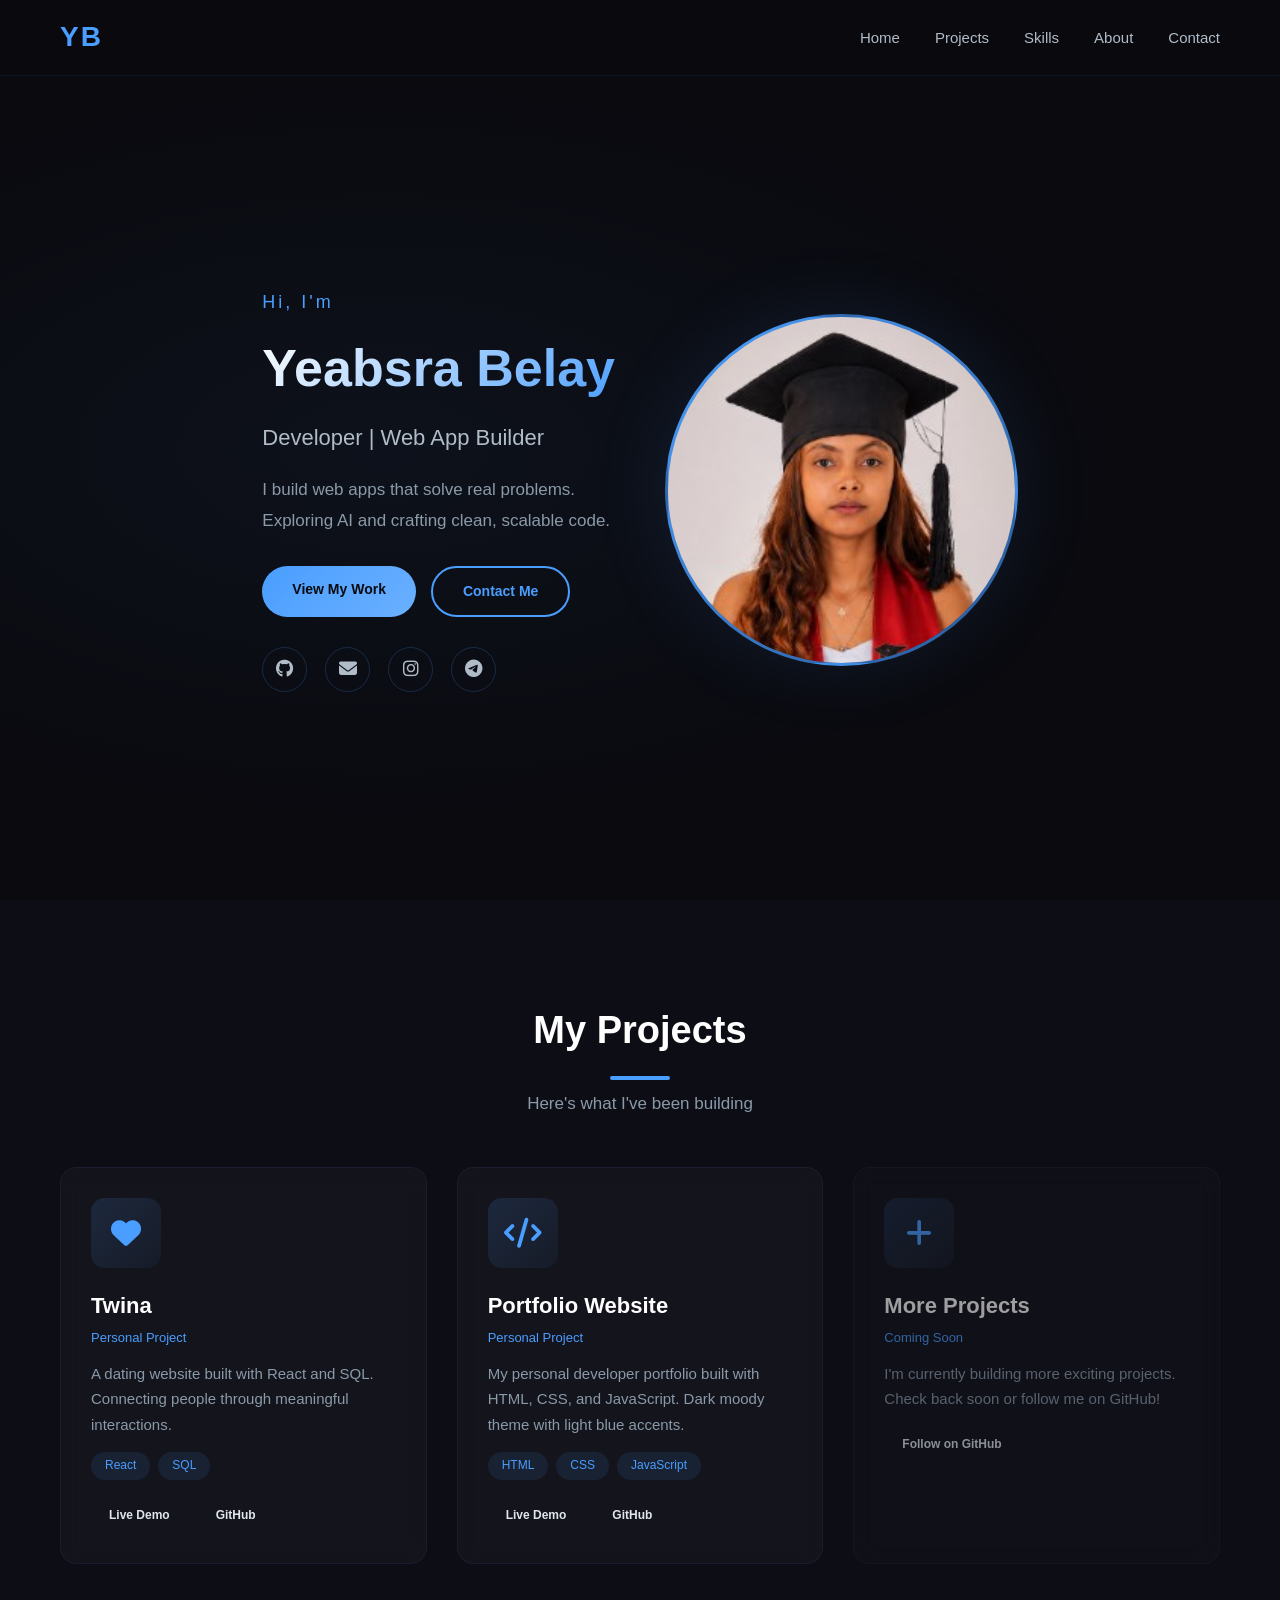
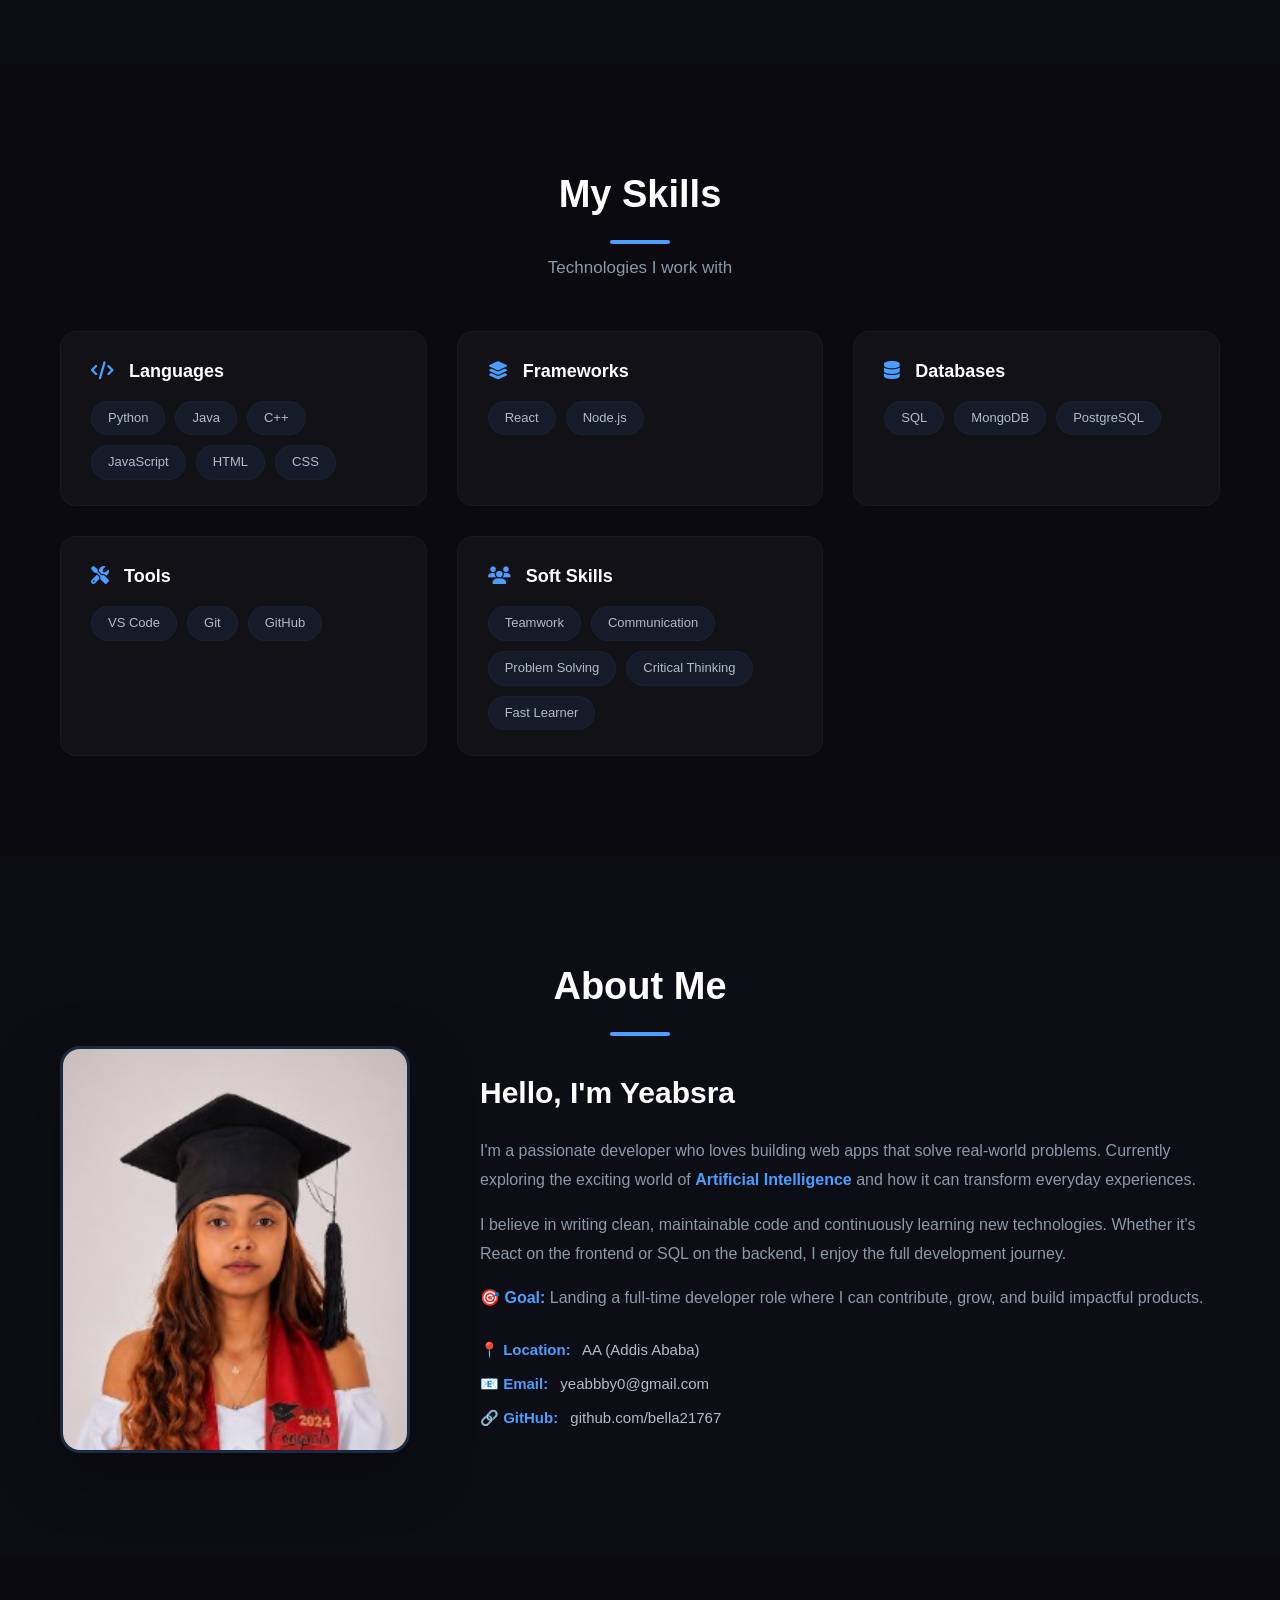
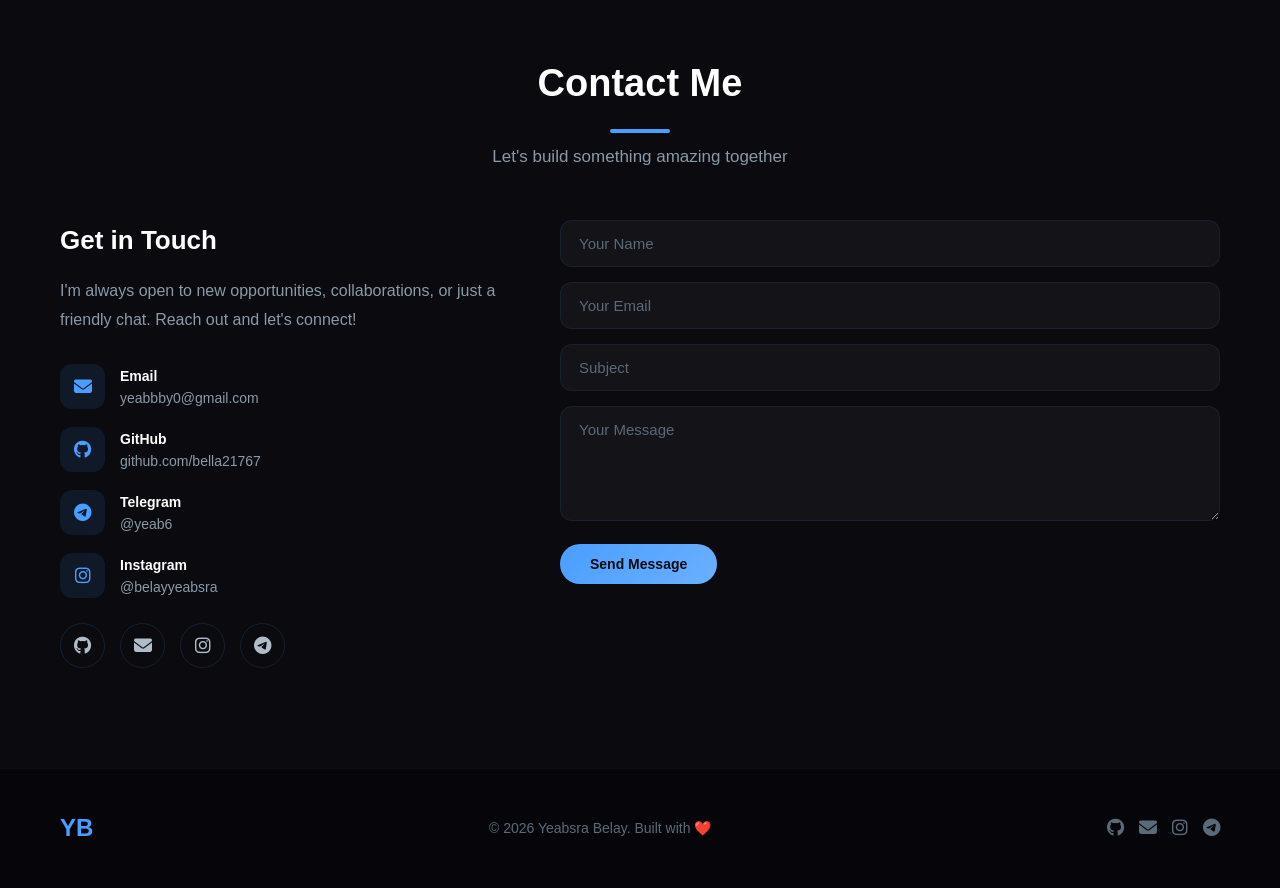
==== index.html @ efc53ead "My first portfolio website" ====
<!DOCTYPE html>
<html lang="en">
<head>
    <meta charset="UTF-8" />
    <meta name="viewport" content="width=device-width, initial-scale=1.0" />
    <title>Yeabsra Belay | Developer Portfolio</title>
    <link rel="stylesheet" href="style.css" />
    <link rel="stylesheet" href="https://cdnjs.cloudflare.com/ajax/libs/font-awesome/6.5.0/css/all.min.css" />
</head>
<body>

    <!-- ===== NAVIGATION ===== -->
    <nav>
        <div class="container nav-container">
            <div class="logo">YB</div>
            <ul class="nav-links">
                <li><a href="#home">Home</a></li>
                <li><a href="#projects">Projects</a></li>
                <li><a href="#skills">Skills</a></li>
                <li><a href="#about">About</a></li>
                <li><a href="#contact">Contact</a></li>
            </ul>
            <div class="hamburger" id="hamburger">
                <i class="fas fa-bars"></i>
            </div>
        </div>
    </nav>

    <!-- ===== HERO / HOME SECTION ===== -->
    <section id="home" class="hero">
        <div class="container hero-container">
            <div class="hero-content">
                <p class="hero-greeting">Hi, I'm</p>
                <h1 class="hero-name">Yeabsra Belay</h1>
                <p class="hero-title">Developer | Web App Builder</p>
                <p class="hero-description">
                    I build web apps that solve real problems.<br />
                    Exploring AI and crafting clean, scalable code.
                </p>
                <div class="hero-buttons">
                    <a href="#projects" class="btn btn-primary">View My Work</a>
                    <a href="#contact" class="btn btn-secondary">Contact Me</a>
                </div>
                <div class="hero-social">
                    <a href="https://github.com/bella21767" target="_blank"><i class="fab fa-github"></i></a>
                    <a href="mailto:yeabbby0@gmail.com"><i class="fas fa-envelope"></i></a>
                    <a href="https://instagram.com/belayyeabsra" target="_blank"><i class="fab fa-instagram"></i></a>
                    <a href="https://t.me/yeab6" target="_blank"><i class="fab fa-telegram"></i></a>
                </div>
            </div>
            <div class="hero-image">
                <div class="profile-placeholder">
                    <img src="profile.jpg" alt="Yeabsra Belay" />
                </div>
            </div>
        </div>
    </section>

    <!-- ===== PROJECTS SECTION ===== -->
    <section id="projects" class="projects">
        <div class="container">
            <h2 class="section-title">My Projects</h2>
            <p class="section-subtitle">Here's what I've been building</p>

            <div class="projects-grid">

                <!-- Project 1: Twina -->
                <div class="project-card">
                    <div class="project-image">
                        <i class="fas fa-heart project-icon"></i>
                    </div>
                    <div class="project-info">
                        <h3>Twina</h3>
                        <p class="project-tag">Personal Project</p>
                        <p class="project-description">
                            A dating website built with React and SQL.
                            Connecting people through meaningful interactions.
                        </p>
                        <div class="project-tech">
                            <span>React</span>
                            <span>SQL</span>
                        </div>
                        <div class="project-links">
                            <a href="#" class="btn btn-small">Live Demo</a>
                            <a href="#" class="btn btn-small">GitHub</a>
                        </div>
                    </div>
                </div>

                <!-- Project 2: Placeholder -->
                <div class="project-card">
                    <div class="project-image">
                        <i class="fas fa-code project-icon"></i>
                    </div>
                    <div class="project-info">
                        <h3>Portfolio Website</h3>
                        <p class="project-tag">Personal Project</p>
                        <p class="project-description">
                            My personal developer portfolio built with HTML, CSS, and JavaScript.
                            Dark moody theme with light blue accents.
                        </p>
                        <div class="project-tech">
                            <span>HTML</span>
                            <span>CSS</span>
                            <span>JavaScript</span>
                        </div>
                        <div class="project-links">
                            <a href="#" class="btn btn-small">Live Demo</a>
                            <a href="https://github.com/bella21767" target="_blank" class="btn btn-small">GitHub</a>
                        </div>
                    </div>
                </div>

                <!-- Project 3: Coming Soon -->
                <div class="project-card coming-soon">
                    <div class="project-image">
                        <i class="fas fa-plus project-icon"></i>
                    </div>
                    <div class="project-info">
                        <h3>More Projects</h3>
                        <p class="project-tag">Coming Soon</p>
                        <p class="project-description">
                            I'm currently building more exciting projects.
                            Check back soon or follow me on GitHub!
                        </p>
                        <div class="project-links">
                            <a href="https://github.com/bella21767" target="_blank" class="btn btn-small">Follow on GitHub</a>
                        </div>
                    </div>
                </div>

            </div>
        </div>
    </section>

    <!-- ===== SKILLS SECTION ===== -->
    <section id="skills" class="skills">
        <div class="container">
            <h2 class="section-title">My Skills</h2>
            <p class="section-subtitle">Technologies I work with</p>

            <div class="skills-container">

                <div class="skill-category">
                    <h3><i class="fas fa-code"></i> Languages</h3>
                    <div class="skill-tags">
                        <span>Python</span>
                        <span>Java</span>
                        <span>C++</span>
                        <span>JavaScript</span>
                        <span>HTML</span>
                        <span>CSS</span>
                    </div>
                </div>

                <div class="skill-category">
                    <h3><i class="fas fa-layer-group"></i> Frameworks</h3>
                    <div class="skill-tags">
                        <span>React</span>
                        <span>Node.js</span>
                    </div>
                </div>

                <div class="skill-category">
                    <h3><i class="fas fa-database"></i> Databases</h3>
                    <div class="skill-tags">
                        <span>SQL</span>
                        <span>MongoDB</span>
                        <span>PostgreSQL</span>
                    </div>
                </div>

                <div class="skill-category">
                    <h3><i class="fas fa-tools"></i> Tools</h3>
                    <div class="skill-tags">
                        <span>VS Code</span>
                        <span>Git</span>
                        <span>GitHub</span>
                    </div>
                </div>

                <div class="skill-category">
                    <h3><i class="fas fa-users"></i> Soft Skills</h3>
                    <div class="skill-tags">
                        <span>Teamwork</span>
                        <span>Communication</span>
                        <span>Problem Solving</span>
                        <span>Critical Thinking</span>
                        <span>Fast Learner</span>
                    </div>
                </div>

            </div>
        </div>
    </section>

    <!-- ===== ABOUT SECTION ===== -->
    <section id="about" class="about">
        <div class="container">
            <h2 class="section-title">About Me</h2>

            <div class="about-container">
                <div class="about-image">
                    <img src="profile.jpg" alt="Yeabsra Belay" />
                </div>
                <div class="about-content">
                    <h3>Hello, I'm Yeabsra</h3>
                    <p>
                        I'm a passionate developer who loves building web apps that solve real-world problems.
                        Currently exploring the exciting world of <strong>Artificial Intelligence</strong>
                        and how it can transform everyday experiences.
                    </p>
                    <p>
                        I believe in writing clean, maintainable code and continuously learning
                        new technologies. Whether it's React on the frontend or SQL on the backend,
                        I enjoy the full development journey.
                    </p>
                    <p>
                        <strong>🎯 Goal:</strong> Landing a full-time developer role where I can
                        contribute, grow, and build impactful products.
                    </p>
                    <div class="about-info">
                        <div><span>📍 Location:</span> AA (Addis Ababa)</div>
                        <div><span>📧 Email:</span> yeabbby0@gmail.com</div>
                        <div><span>🔗 GitHub:</span> github.com/bella21767</div>
                    </div>
                </div>
            </div>
        </div>
    </section>

    <!-- ===== CONTACT SECTION ===== -->
    <section id="contact" class="contact">
        <div class="container">
            <h2 class="section-title">Contact Me</h2>
            <p class="section-subtitle">Let's build something amazing together</p>

            <div class="contact-container">
                <div class="contact-info">
                    <h3>Get in Touch</h3>
                    <p>
                        I'm always open to new opportunities, collaborations,
                        or just a friendly chat. Reach out and let's connect!
                    </p>

                    <div class="contact-item">
                        <i class="fas fa-envelope"></i>
                        <div>
                            <strong>Email</strong>
                            <p>yeabbby0@gmail.com</p>
                        </div>
                    </div>

                    <div class="contact-item">
                        <i class="fab fa-github"></i>
                        <div>
                            <strong>GitHub</strong>
                            <p>github.com/bella21767</p>
                        </div>
                    </div>

                    <div class="contact-item">
                        <i class="fab fa-telegram"></i>
                        <div>
                            <strong>Telegram</strong>
                            <p>@yeab6</p>
                        </div>
                    </div>

                    <div class="contact-item">
                        <i class="fab fa-instagram"></i>
                        <div>
                            <strong>Instagram</strong>
                            <p>@belayyeabsra</p>
                        </div>
                    </div>

                    <div class="contact-social">
                        <a href="https://github.com/bella21767" target="_blank"><i class="fab fa-github"></i></a>
                        <a href="mailto:yeabbby0@gmail.com"><i class="fas fa-envelope"></i></a>
                        <a href="https://instagram.com/belayyeabsra" target="_blank"><i class="fab fa-instagram"></i></a>
                        <a href="https://t.me/yeab6" target="_blank"><i class="fab fa-telegram"></i></a>
                    </div>
                </div>

                <div class="contact-form">
                    <form action="#" method="POST">
                        <input type="text" placeholder="Your Name" required />
                        <input type="email" placeholder="Your Email" required />
                        <input type="text" placeholder="Subject" />
                        <textarea rows="5" placeholder="Your Message" required></textarea>
                        <button type="submit" class="btn btn-primary">Send Message</button>
                    </form>
                </div>
            </div>
        </div>
    </section>

    <!-- ===== FOOTER ===== -->
    <footer>
        <div class="container">
            <div class="footer-content">
                <div class="footer-logo">YB</div>
                <p>&copy; 2026 Yeabsra Belay. Built with ❤️</p>
                <div class="footer-social">
                    <a href="https://github.com/bella21767" target="_blank"><i class="fab fa-github"></i></a>
                    <a href="mailto:yeabbby0@gmail.com"><i class="fas fa-envelope"></i></a>
                    <a href="https://instagram.com/belayyeabsra" target="_blank"><i class="fab fa-instagram"></i></a>
                    <a href="https://t.me/yeab6" target="_blank"><i class="fab fa-telegram"></i></a>
                </div>
            </div>
        </div>
    </footer>

    <script src="script.js"></script>
</body>
</html>
---- style.css ----
/* ===== RESET & BASE ===== */
* {
    margin: 0;
    padding: 0;
    box-sizing: border-box;
}

html {
    scroll-behavior: smooth;
}

body {
    font-family: 'Segoe UI', Tahoma, Geneva, Verdana, sans-serif;
    background-color: #0a0a0f;
    color: #e0e6ed;
    line-height: 1.6;
}

.container {
    max-width: 1200px;
    margin: 0 auto;
    padding: 0 20px;
}

a {
    text-decoration: none;
    color: inherit;
}

img {
    max-width: 100%;
    display: block;
}

/* ===== SCROLLBAR ===== */
::-webkit-scrollbar {
    width: 10px;
}
::-webkit-scrollbar-track {
    background: #0a0a0f;
}
::-webkit-scrollbar-thumb {
    background: #4a9eff;
    border-radius: 10px;
}

/* ===== BUTTONS ===== */
.btn {
    display: inline-block;
    padding: 12px 30px;
    border-radius: 30px;
    font-weight: 600;
    transition: all 0.3s ease;
    cursor: pointer;
    border: none;
    font-size: 14px;
}

.btn-primary {
    background: linear-gradient(135deg, #4a9eff, #6ab0ff);
    color: #0a0a0f;
}

.btn-primary:hover {
    transform: translateY(-3px);
    box-shadow: 0 10px 30px rgba(74, 158, 255, 0.3);
}

.btn-secondary {
    background: transparent;
    color: #4a9eff;
    border: 2px solid #4a9eff;
}

.btn-secondary:hover {
    background: #4a9eff;
    color: #0a0a0f;
    transform: translateY(-3px);
}

.btn-small {
    padding: 8px 18px;
    font-size: 12px;
}

/* ===== NAVIGATION ===== */
nav {
    position: fixed;
    top: 0;
    left: 0;
    width: 100%;
    background: rgba(10, 10, 15, 0.95);
    backdrop-filter: blur(10px);
    z-index: 1000;
    padding: 15px 0;
    border-bottom: 1px solid rgba(74, 158, 255, 0.1);
}

.nav-container {
    display: flex;
    justify-content: space-between;
    align-items: center;
}

.logo {
    font-size: 28px;
    font-weight: 800;
    color: #4a9eff;
    letter-spacing: 2px;
}

.nav-links {
    display: flex;
    list-style: none;
    gap: 35px;
}

.nav-links a {
    color: #b0bcc8;
    font-weight: 500;
    transition: color 0.3s;
    font-size: 15px;
}

.nav-links a:hover {
    color: #4a9eff;
}

.hamburger {
    display: none;
    font-size: 26px;
    color: #e0e6ed;
    cursor: pointer;
}

/* ===== HERO SECTION ===== */
.hero {
    min-height: 100vh;
    display: flex;
    align-items: center;
    padding-top: 80px;
    background: radial-gradient(ellipse at 30% 50%, rgba(74, 158, 255, 0.05), transparent 60%);
}

.hero-container {
    display: grid;
    grid-template-columns: 1fr 1fr;
    gap: 50px;
    align-items: center;
}

.hero-greeting {
    color: #4a9eff;
    font-size: 18px;
    font-weight: 500;
    letter-spacing: 3px;
    margin-bottom: 10px;
}

.hero-name {
    font-size: 52px;
    font-weight: 800;
    color: #fff;
    margin-bottom: 10px;
    background: linear-gradient(135deg, #fff, #4a9eff);
    -webkit-background-clip: text;
    -webkit-text-fill-color: transparent;
}

.hero-title {
    font-size: 22px;
    color: #b0bcc8;
    margin-bottom: 20px;
    font-weight: 400;
}

.hero-description {
    color: #8a9aa8;
    font-size: 17px;
    margin-bottom: 30px;
    line-height: 1.8;
}

.hero-buttons {
    display: flex;
    gap: 15px;
    flex-wrap: wrap;
    margin-bottom: 30px;
}

.hero-social {
    display: flex;
    gap: 18px;
}

.hero-social a {
    width: 45px;
    height: 45px;
    border-radius: 50%;
    border: 1px solid rgba(74, 158, 255, 0.2);
    display: flex;
    align-items: center;
    justify-content: center;
    color: #b0bcc8;
    font-size: 18px;
    transition: all 0.3s;
}

.hero-social a:hover {
    background: #4a9eff;
    color: #0a0a0f;
    border-color: #4a9eff;
    transform: translateY(-3px);
}

.profile-placeholder {
    width: 100%;
    max-width: 400px;
    aspect-ratio: 1/1;
    border-radius: 50%;
    background: linear-gradient(135deg, #4a9eff, #1a3a6a);
    margin: 0 auto;
    overflow: hidden;
    border: 3px solid rgba(74, 158, 255, 0.3);
    box-shadow: 0 0 80px rgba(74, 158, 255, 0.1);
}

.profile-placeholder img {
    width: 100%;
    height: 100%;
    object-fit: cover;
}

/* ===== SECTION TITLES ===== */
.section-title {
    font-size: 38px;
    font-weight: 700;
    color: #fff;
    text-align: center;
    margin-bottom: 10px;
}

.section-title::after {
    content: '';
    display: block;
    width: 60px;
    height: 4px;
    background: #4a9eff;
    margin: 15px auto 0;
    border-radius: 2px;
}

.section-subtitle {
    text-align: center;
    color: #8a9aa8;
    font-size: 17px;
    margin-bottom: 50px;
}

/* ===== PROJECTS SECTION ===== */
.projects {
    padding: 100px 0;
    background: #0d0d15;
}

.projects-grid {
    display: grid;
    grid-template-columns: repeat(auto-fit, minmax(320px, 1fr));
    gap: 30px;
}

.project-card {
    background: rgba(255, 255, 255, 0.03);
    border-radius: 16px;
    padding: 30px;
    border: 1px solid rgba(74, 158, 255, 0.08);
    transition: all 0.4s ease;
    backdrop-filter: blur(10px);
}

.project-card:hover {
    transform: translateY(-10px);
    border-color: rgba(74, 158, 255, 0.3);
    box-shadow: 0 20px 60px rgba(74, 158, 255, 0.05);
}

.project-image {
    width: 70px;
    height: 70px;
    border-radius: 14px;
    background: linear-gradient(135deg, rgba(74, 158, 255, 0.15), rgba(74, 158, 255, 0.05));
    display: flex;
    align-items: center;
    justify-content: center;
    margin-bottom: 20px;
}

.project-icon {
    font-size: 30px;
    color: #4a9eff;
}

.project-card h3 {
    color: #fff;
    font-size: 22px;
    margin-bottom: 5px;
}

.project-tag {
    color: #4a9eff;
    font-size: 13px;
    font-weight: 500;
    margin-bottom: 12px;
}

.project-description {
    color: #8a9aa8;
    font-size: 15px;
    margin-bottom: 15px;
    line-height: 1.7;
}

.project-tech {
    display: flex;
    flex-wrap: wrap;
    gap: 8px;
    margin-bottom: 18px;
}

.project-tech span {
    background: rgba(74, 158, 255, 0.1);
    color: #4a9eff;
    padding: 4px 14px;
    border-radius: 20px;
    font-size: 12px;
    font-weight: 500;
}

.project-links {
    display: flex;
    gap: 10px;
}

.coming-soon {
    opacity: 0.6;
}

.coming-soon:hover {
    opacity: 0.9;
}

/* ===== SKILLS SECTION ===== */
.skills {
    padding: 100px 0;
    background: #0a0a0f;
}

.skills-container {
    display: grid;
    grid-template-columns: repeat(auto-fit, minmax(280px, 1fr));
    gap: 30px;
}

.skill-category {
    background: rgba(255, 255, 255, 0.03);
    padding: 25px 30px;
    border-radius: 16px;
    border: 1px solid rgba(74, 158, 255, 0.06);
    transition: all 0.3s;
}

.skill-category:hover {
    border-color: rgba(74, 158, 255, 0.2);
}

.skill-category h3 {
    color: #fff;
    font-size: 18px;
    margin-bottom: 15px;
}

.skill-category h3 i {
    color: #4a9eff;
    margin-right: 10px;
}

.skill-tags {
    display: flex;
    flex-wrap: wrap;
    gap: 10px;
}

.skill-tags span {
    background: rgba(74, 158, 255, 0.08);
    color: #b0bcc8;
    padding: 6px 16px;
    border-radius: 20px;
    font-size: 13px;
    font-weight: 500;
    border: 1px solid rgba(74, 158, 255, 0.05);
    transition: all 0.3s;
}

.skill-tags span:hover {
    background: rgba(74, 158, 255, 0.15);
    color: #4a9eff;
}

/* ===== ABOUT SECTION ===== */
.about {
    padding: 100px 0;
    background: #0d0d15;
}

.about-container {
    display: grid;
    grid-template-columns: 1fr 2fr;
    gap: 50px;
    align-items: center;
}

.about-image img {
    width: 100%;
    max-width: 350px;
    border-radius: 20px;
    border: 3px solid rgba(74, 158, 255, 0.2);
    box-shadow: 0 20px 60px rgba(0, 0, 0, 0.4);
}

.about-content h3 {
    color: #fff;
    font-size: 30px;
    margin-bottom: 20px;
}

.about-content p {
    color: #8a9aa8;
    font-size: 16px;
    margin-bottom: 16px;
    line-height: 1.8;
}

.about-content p strong {
    color: #4a9eff;
}

.about-info {
    margin-top: 25px;
    display: flex;
    flex-direction: column;
    gap: 10px;
}

.about-info div {
    color: #b0bcc8;
    font-size: 15px;
}

.about-info div span {
    color: #4a9eff;
    font-weight: 600;
    margin-right: 8px;
}

/* ===== CONTACT SECTION ===== */
.contact {
    padding: 100px 0;
    background: #0a0a0f;
}

.contact-container {
    display: grid;
    grid-template-columns: 1fr 1.5fr;
    gap: 60px;
}

.contact-info h3 {
    color: #fff;
    font-size: 26px;
    margin-bottom: 15px;
}

.contact-info > p {
    color: #8a9aa8;
    line-height: 1.8;
    margin-bottom: 30px;
}

.contact-item {
    display: flex;
    align-items: center;
    gap: 15px;
    margin-bottom: 18px;
}

.contact-item i {
    width: 45px;
    height: 45px;
    border-radius: 12px;
    background: rgba(74, 158, 255, 0.1);
    display: flex;
    align-items: center;
    justify-content: center;
    color: #4a9eff;
    font-size: 18px;
}

.contact-item strong {
    color: #fff;
    display: block;
    font-size: 14px;
}

.contact-item p {
    color: #8a9aa8;
    font-size: 14px;
}

.contact-social {
    display: flex;
    gap: 15px;
    margin-top: 25px;
}

.contact-social a {
    width: 45px;
    height: 45px;
    border-radius: 50%;
    border: 1px solid rgba(74, 158, 255, 0.15);
    display: flex;
    align-items: center;
    justify-content: center;
    color: #b0bcc8;
    font-size: 18px;
    transition: all 0.3s;
}

.contact-social a:hover {
    background: #4a9eff;
    color: #0a0a0f;
    border-color: #4a9eff;
    transform: translateY(-3px);
}

.contact-form input,
.contact-form textarea {
    width: 100%;
    padding: 14px 18px;
    margin-bottom: 15px;
    background: rgba(255, 255, 255, 0.04);
    border: 1px solid rgba(74, 158, 255, 0.1);
    border-radius: 12px;
    color: #e0e6ed;
    font-size: 15px;
    transition: all 0.3s;
    font-family: inherit;
}

.contact-form input:focus,
.contact-form textarea:focus {
    outline: none;
    border-color: #4a9eff;
    box-shadow: 0 0 20px rgba(74, 158, 255, 0.05);
}

.contact-form input::placeholder,
.contact-form textarea::placeholder {
    color: #5a6a78;
}

.contact-form textarea {
    resize: vertical;
}

/* ===== FOOTER ===== */
footer {
    padding: 40px 0;
    background: #06060a;
    border-top: 1px solid rgba(74, 158, 255, 0.05);
}

.footer-content {
    display: flex;
    justify-content: space-between;
    align-items: center;
    flex-wrap: wrap;
    gap: 15px;
}

.footer-logo {
    font-size: 24px;
    font-weight: 800;
    color: #4a9eff;
}

.footer-content p {
    color: #5a6a78;
    font-size: 14px;
}

.footer-social {
    display: flex;
    gap: 15px;
}

.footer-social a {
    color: #5a6a78;
    font-size: 18px;
    transition: color 0.3s;
}

.footer-social a:hover {
    color: #4a9eff;
}

/* ===== RESPONSIVE ===== */
@media (max-width: 992px) {
    .hero-container {
        grid-template-columns: 1fr;
        text-align: center;
    }

    .hero-buttons {
        justify-content: center;
    }

    .hero-social {
        justify-content: center;
    }

    .profile-placeholder {
        max-width: 300px;
    }

    .about-container {
        grid-template-columns: 1fr;
        text-align: center;
    }

    .about-image {
        display: flex;
        justify-content: center;
    }

    .about-info {
        align-items: center;
    }

    .contact-container {
        grid-template-columns: 1fr;
    }
}

@media (max-width: 768px) {
    .nav-links {
        display: none;
        flex-direction: column;
        background: #0d0d15;
        position: absolute;
        top: 70px;
        left: 0;
        width: 100%;
        padding: 30px 20px;
        gap: 20px;
        border-bottom: 1px solid rgba(74, 158, 255, 0.1);
    }

    .nav-links.active {
        display: flex;
    }

    .hamburger {
        display: block;
    }

    .hero-name {
        font-size: 36px;
    }

    .section-title {
        font-size: 30px;
    }

    .projects-grid {
        grid-template-columns: 1fr;
    }

    .skills-container {
        grid-template-columns: 1fr 1fr;
    }
}

@media (max-width: 480px) {
    .skills-container {
        grid-template-columns: 1fr;
    }

    .hero-name {
        font-size: 28px;
    }

    .hero-title {
        font-size: 18px;
    }

    .contact-form input,
    .contact-form textarea {
        font-size: 14px;
    }
}
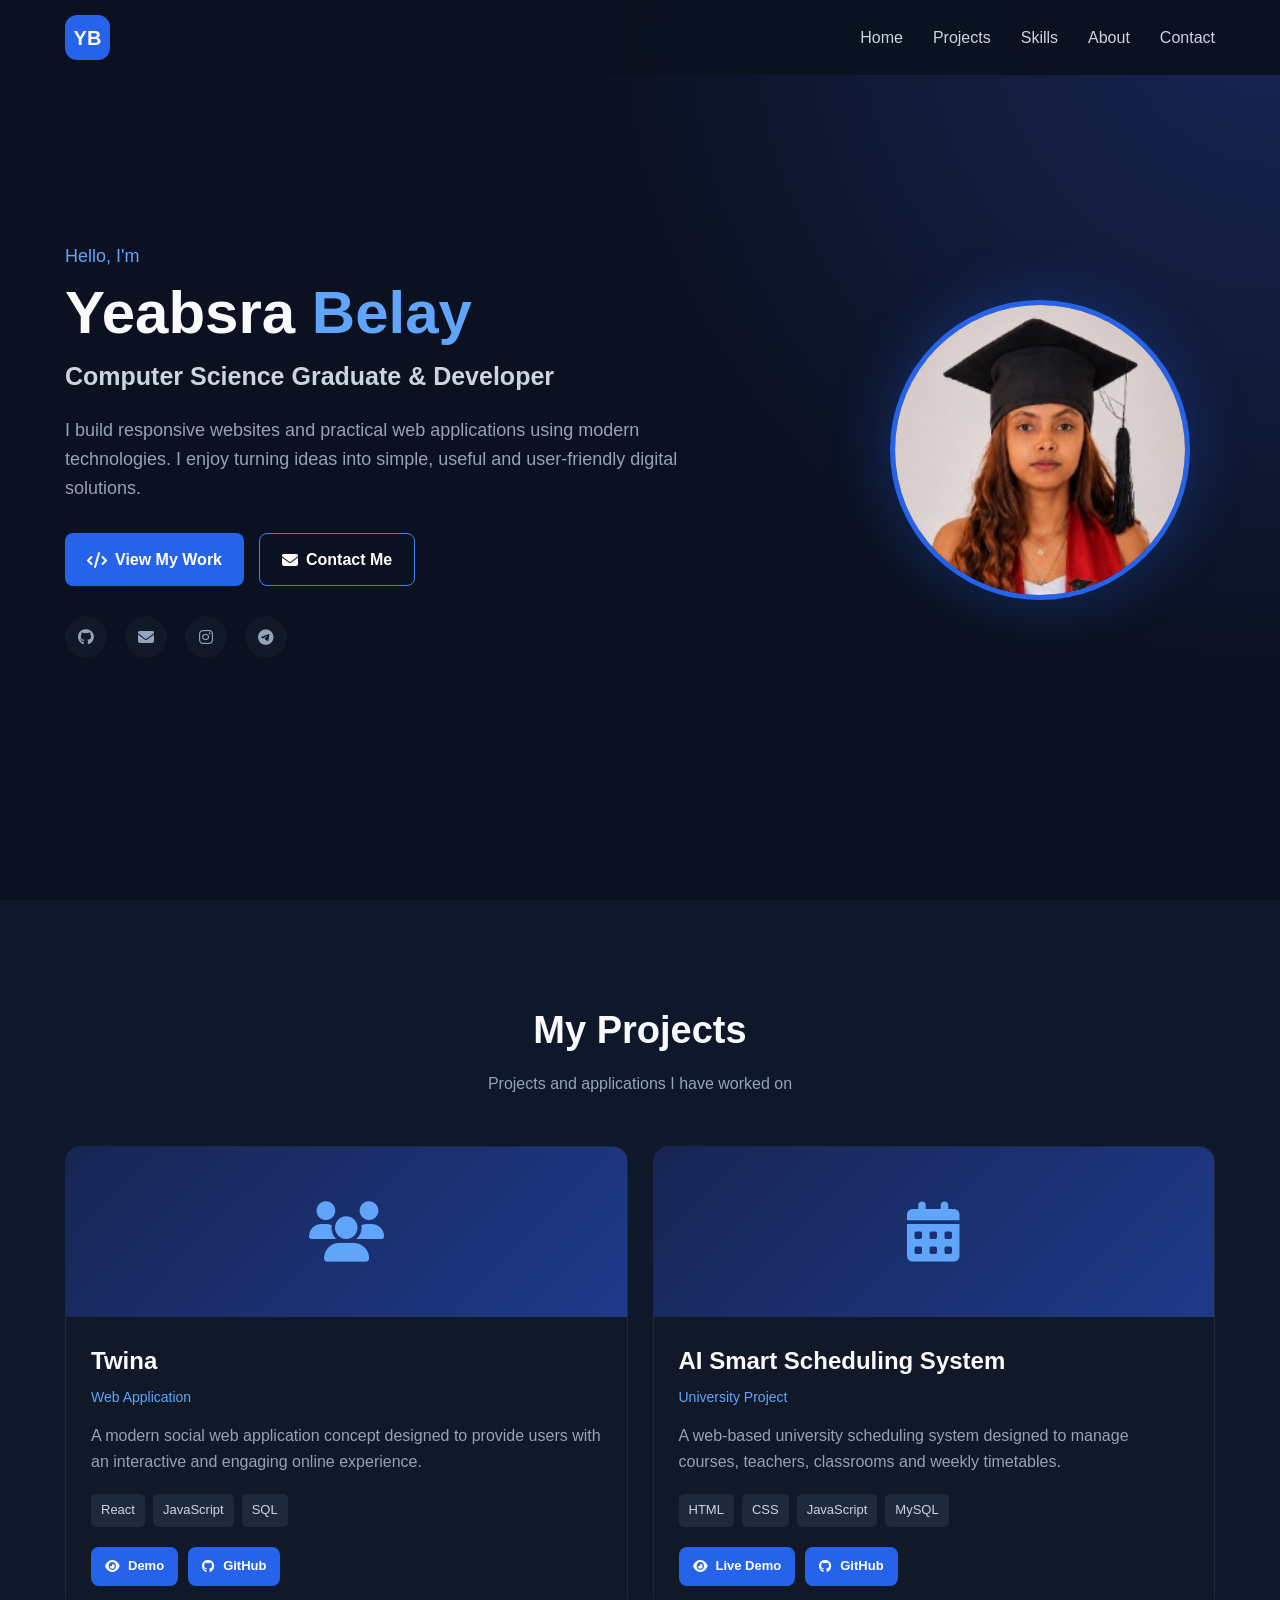
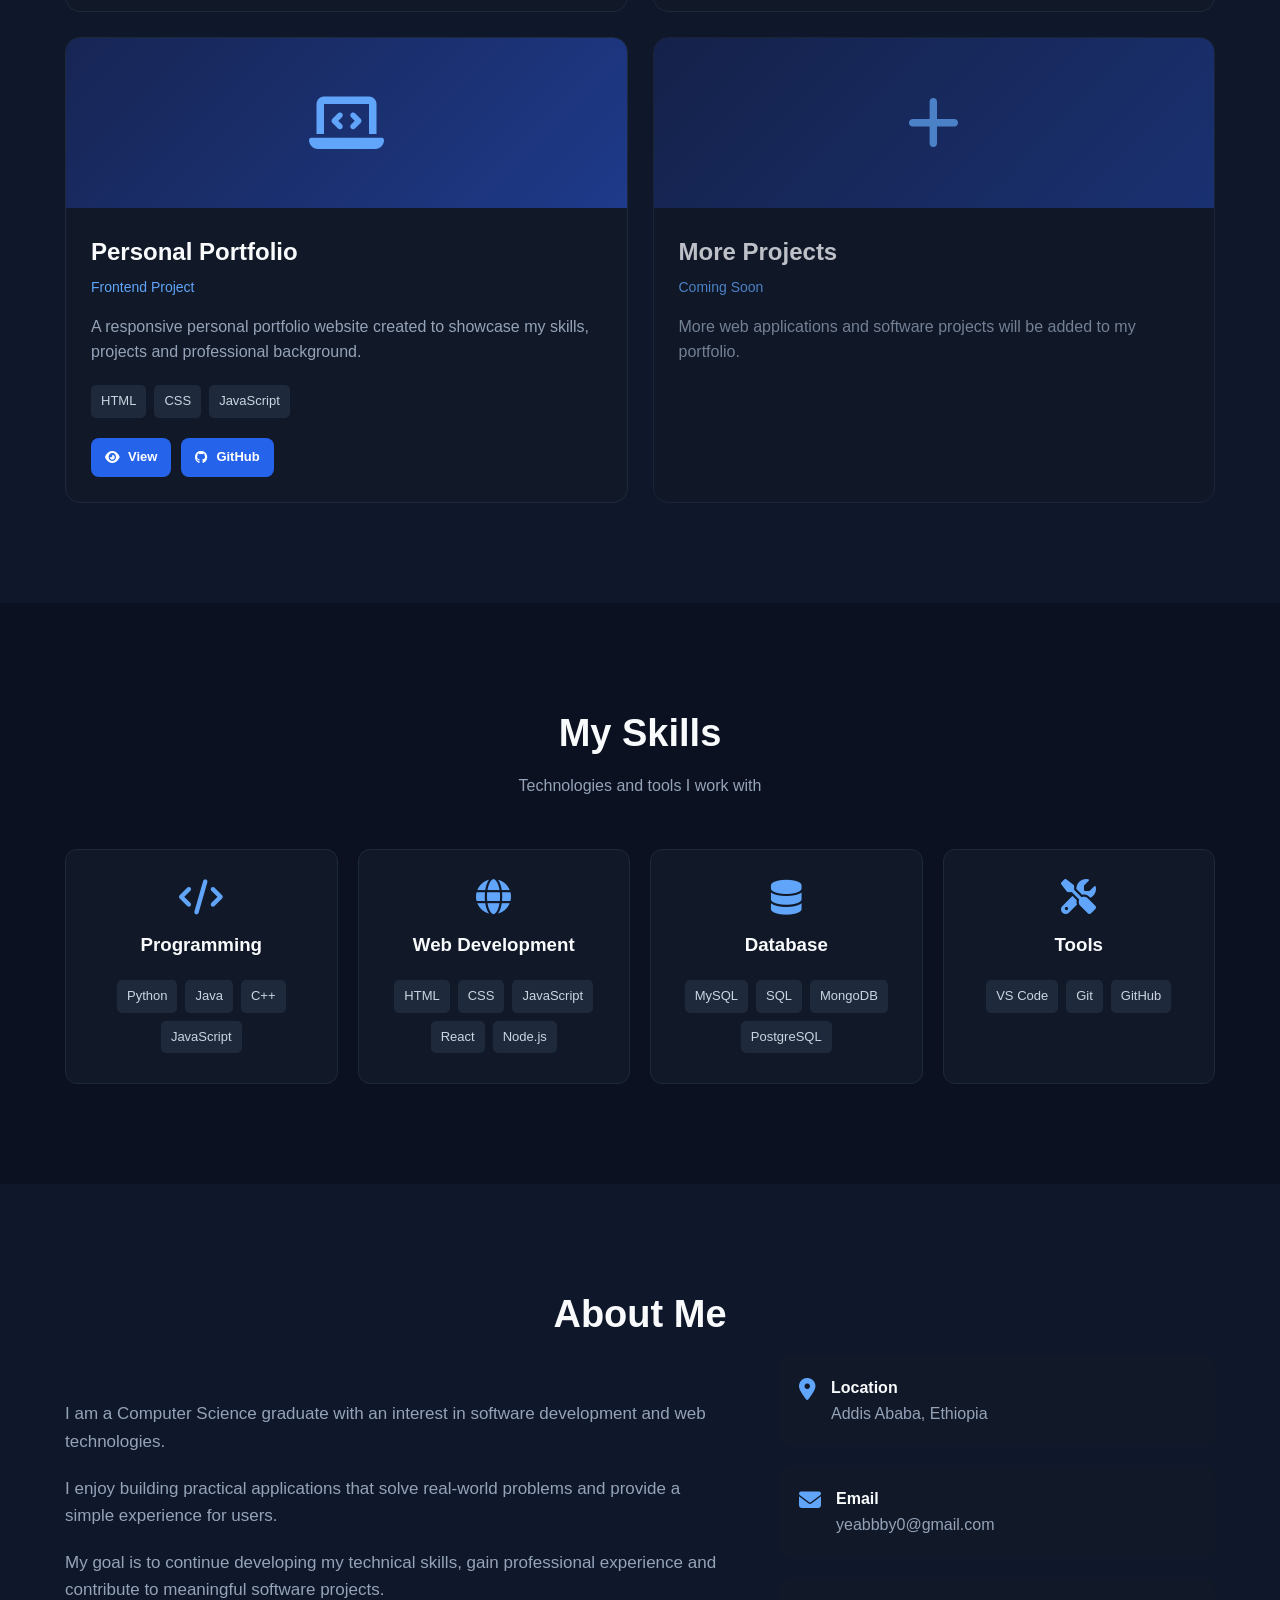
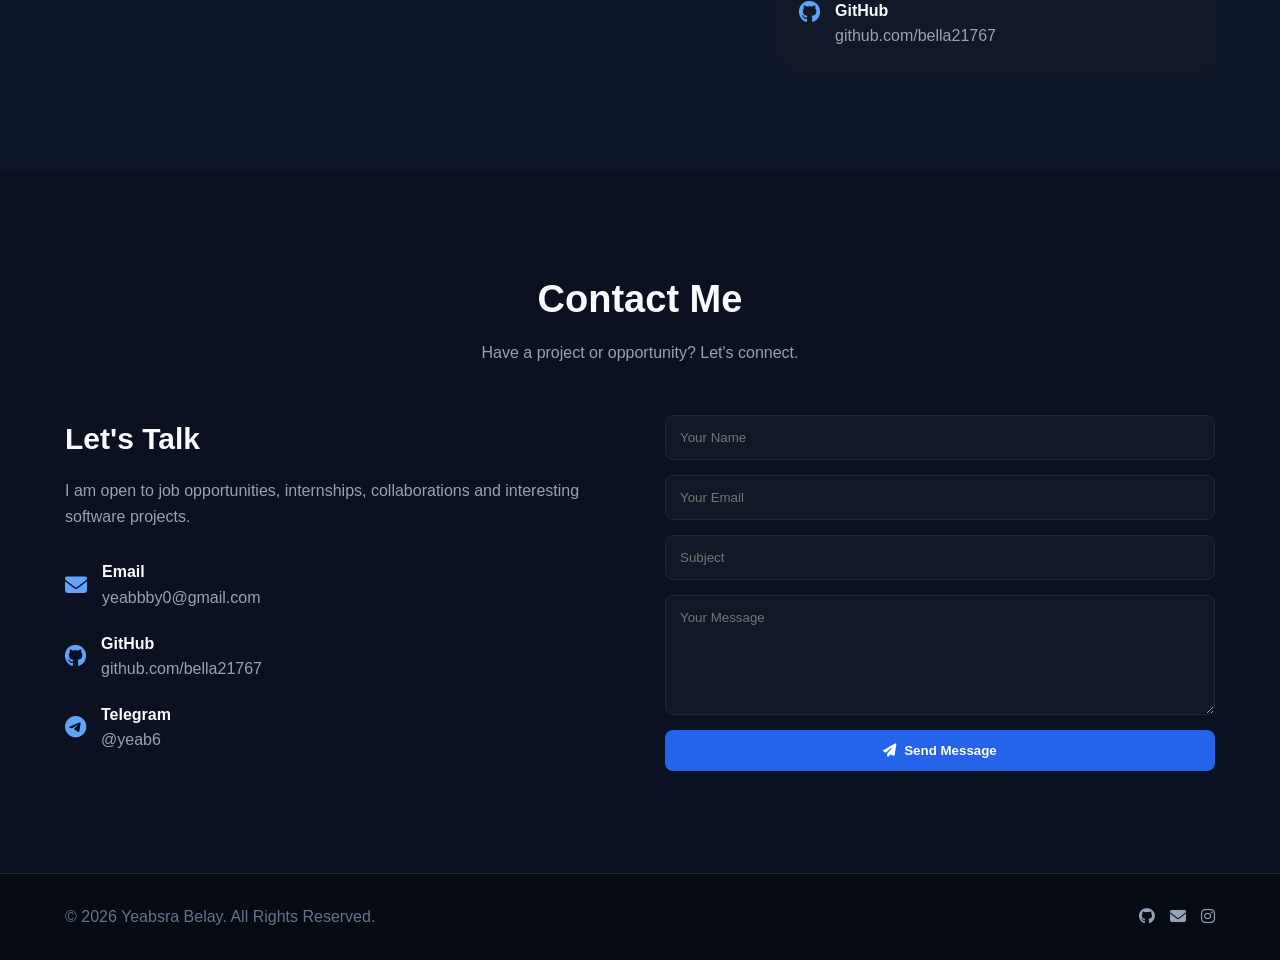
==== commit 4fff9127: "Update portfolio and add Smart Scheduling project" ====
--- a/index.html
+++ b/index.html
@@ -1,18 +1,27 @@
 <!DOCTYPE html>
 <html lang="en">
+
 <head>
-    <meta charset="UTF-8" />
-    <meta name="viewport" content="width=device-width, initial-scale=1.0" />
+    <meta charset="UTF-8">
+    <meta name="viewport" content="width=device-width, initial-scale=1.0">
+
     <title>Yeabsra Belay | Developer Portfolio</title>
-    <link rel="stylesheet" href="style.css" />
-    <link rel="stylesheet" href="https://cdnjs.cloudflare.com/ajax/libs/font-awesome/6.5.0/css/all.min.css" />
+
+    <link rel="stylesheet" href="style.css">
+
+    <link rel="stylesheet"
+          href="https://cdnjs.cloudflare.com/ajax/libs/font-awesome/6.5.0/css/all.min.css">
 </head>
+
 <body>
 
-    <!-- ===== NAVIGATION ===== -->
+    <!-- ================= NAVBAR ================= -->
+
     <nav>
         <div class="container nav-container">
+
             <div class="logo">YB</div>
+
             <ul class="nav-links">
                 <li><a href="#home">Home</a></li>
                 <li><a href="#projects">Projects</a></li>
@@ -20,298 +29,657 @@
                 <li><a href="#about">About</a></li>
                 <li><a href="#contact">Contact</a></li>
             </ul>
+
             <div class="hamburger" id="hamburger">
                 <i class="fas fa-bars"></i>
             </div>
+
         </div>
     </nav>
 
-    <!-- ===== HERO / HOME SECTION ===== -->
+
+    <!-- ================= HERO ================= -->
+
     <section id="home" class="hero">
-        <div class="container hero-container">
-            <div class="hero-content">
-                <p class="hero-greeting">Hi, I'm</p>
-                <h1 class="hero-name">Yeabsra Belay</h1>
-                <p class="hero-title">Developer | Web App Builder</p>
-                <p class="hero-description">
-                    I build web apps that solve real problems.<br />
-                    Exploring AI and crafting clean, scalable code.
+
+        <div class="container hero-content">
+
+            <div class="hero-text">
+
+                <p class="hero-small">
+                    Hello, I'm
                 </p>
+
+                <h1>
+                    Yeabsra <span>Belay</span>
+                </h1>
+
+                <h2>
+                    Computer Science Graduate & Developer
+                </h2>
+
+                <p>
+                    I build responsive websites and practical web applications
+                    using modern technologies. I enjoy turning ideas into
+                    simple, useful and user-friendly digital solutions.
+                </p>
+
                 <div class="hero-buttons">
-                    <a href="#projects" class="btn btn-primary">View My Work</a>
-                    <a href="#contact" class="btn btn-secondary">Contact Me</a>
-                </div>
-                <div class="hero-social">
-                    <a href="https://github.com/bella21767" target="_blank"><i class="fab fa-github"></i></a>
-                    <a href="mailto:yeabbby0@gmail.com"><i class="fas fa-envelope"></i></a>
-                    <a href="https://instagram.com/belayyeabsra" target="_blank"><i class="fab fa-instagram"></i></a>
-                    <a href="https://t.me/yeab6" target="_blank"><i class="fab fa-telegram"></i></a>
-                </div>
-            </div>
+
+                    <a href="#projects" class="btn">
+                        <i class="fas fa-code"></i>
+                        View My Work
+                    </a>
+
+                    <a href="#contact" class="btn btn-outline">
+                        <i class="fas fa-envelope"></i>
+                        Contact Me
+                    </a>
+
+                </div>
+
+                <div class="social-links">
+
+                    <a href="https://github.com/bella21767"
+                       target="_blank">
+                        <i class="fab fa-github"></i>
+                    </a>
+
+                    <a href="mailto:yeabbby0@gmail.com">
+                        <i class="fas fa-envelope"></i>
+                    </a>
+
+                    <a href="https://instagram.com/belayyeabsra"
+                       target="_blank">
+                        <i class="fab fa-instagram"></i>
+                    </a>
+
+                    <a href="https://t.me/yeab6"
+                       target="_blank">
+                        <i class="fab fa-telegram"></i>
+                    </a>
+
+                </div>
+
+            </div>
+
+
             <div class="hero-image">
-                <div class="profile-placeholder">
-                    <img src="profile.jpg" alt="Yeabsra Belay" />
-                </div>
-            </div>
+
+                <div class="profile-circle">
+
+                    <img src="profile.jpg"
+                         alt="Yeabsra Belay">
+
+                </div>
+
+            </div>
+
         </div>
+
     </section>
 
-    <!-- ===== PROJECTS SECTION ===== -->
+
+    <!-- ================= PROJECTS ================= -->
+
     <section id="projects" class="projects">
+
         <div class="container">
-            <h2 class="section-title">My Projects</h2>
-            <p class="section-subtitle">Here's what I've been building</p>
+
+            <h2 class="section-title">
+                My Projects
+            </h2>
+
+            <p class="section-subtitle">
+                Projects and applications I have worked on
+            </p>
+
 
             <div class="projects-grid">
 
-                <!-- Project 1: Twina -->
+
+                <!-- PROJECT 1 -->
+
                 <div class="project-card">
+
                     <div class="project-image">
-                        <i class="fas fa-heart project-icon"></i>
-                    </div>
+                        <i class="fas fa-users project-icon"></i>
+                    </div>
+
                     <div class="project-info">
+
                         <h3>Twina</h3>
-                        <p class="project-tag">Personal Project</p>
+
+                        <p class="project-tag">
+                            Web Application
+                        </p>
+
                         <p class="project-description">
-                            A dating website built with React and SQL.
-                            Connecting people through meaningful interactions.
-                        </p>
+                            A modern social web application concept designed
+                            to provide users with an interactive and engaging
+                            online experience.
+                        </p>
+
                         <div class="project-tech">
+
                             <span>React</span>
+                            <span>JavaScript</span>
                             <span>SQL</span>
-                        </div>
+
+                        </div>
+
                         <div class="project-links">
-                            <a href="#" class="btn btn-small">Live Demo</a>
-                            <a href="#" class="btn btn-small">GitHub</a>
-                        </div>
-                    </div>
-                </div>
-
-                <!-- Project 2: Placeholder -->
+
+                            <a href="#"
+                               class="btn btn-small"
+                               onclick="comingSoon(event)">
+                                <i class="fas fa-eye"></i>
+                                Demo
+                            </a>
+
+                            <a href="https://github.com/bella21767"
+                               target="_blank"
+                               class="btn btn-small">
+                                <i class="fab fa-github"></i>
+                                GitHub
+                            </a>
+
+                        </div>
+
+                    </div>
+
+                </div>
+
+
+                <!-- PROJECT 2 -->
+
                 <div class="project-card">
+
                     <div class="project-image">
-                        <i class="fas fa-code project-icon"></i>
-                    </div>
+                        <i class="fas fa-calendar-days project-icon"></i>
+                    </div>
+
                     <div class="project-info">
-                        <h3>Portfolio Website</h3>
-                        <p class="project-tag">Personal Project</p>
+
+                        <h3>AI Smart Scheduling System</h3>
+
+                        <p class="project-tag">
+                            University Project
+                        </p>
+
                         <p class="project-description">
-                            My personal developer portfolio built with HTML, CSS, and JavaScript.
-                            Dark moody theme with light blue accents.
-                        </p>
+                            A web-based university scheduling system designed
+                            to manage courses, teachers, classrooms and
+                            weekly timetables.
+                        </p>
+
                         <div class="project-tech">
+
                             <span>HTML</span>
                             <span>CSS</span>
                             <span>JavaScript</span>
-                        </div>
+                            <span>MySQL</span>
+
+                        </div>
+
                         <div class="project-links">
-                            <a href="#" class="btn btn-small">Live Demo</a>
-                            <a href="https://github.com/bella21767" target="_blank" class="btn btn-small">GitHub</a>
-                        </div>
-                    </div>
-                </div>
-
-                <!-- Project 3: Coming Soon -->
+
+                            <a href="./projects/smart-scheduling/index.html"
+                               target="_blank"
+                               class="btn btn-small">
+
+                                <i class="fas fa-eye"></i>
+                                Live Demo
+
+                            </a>
+
+                            <a href="https://github.com/bella21767/portfolio"
+                               target="_blank"
+                               class="btn btn-small">
+
+                                <i class="fab fa-github"></i>
+                                GitHub
+
+                            </a>
+
+                        </div>
+
+                    </div>
+
+                </div>
+
+
+                <!-- PROJECT 3 -->
+
+                <div class="project-card">
+
+                    <div class="project-image">
+                        <i class="fas fa-laptop-code project-icon"></i>
+                    </div>
+
+                    <div class="project-info">
+
+                        <h3>Personal Portfolio</h3>
+
+                        <p class="project-tag">
+                            Frontend Project
+                        </p>
+
+                        <p class="project-description">
+                            A responsive personal portfolio website created
+                            to showcase my skills, projects and professional
+                            background.
+                        </p>
+
+                        <div class="project-tech">
+
+                            <span>HTML</span>
+                            <span>CSS</span>
+                            <span>JavaScript</span>
+
+                        </div>
+
+                        <div class="project-links">
+
+                            <a href="#home"
+                               class="btn btn-small">
+                                <i class="fas fa-eye"></i>
+                                View
+                            </a>
+
+                            <a href="https://github.com/bella21767/portfolio"
+                               target="_blank"
+                               class="btn btn-small">
+                                <i class="fab fa-github"></i>
+                                GitHub
+                            </a>
+
+                        </div>
+
+                    </div>
+
+                </div>
+
+
+                <!-- PROJECT 4 -->
+
                 <div class="project-card coming-soon">
+
                     <div class="project-image">
                         <i class="fas fa-plus project-icon"></i>
                     </div>
+
                     <div class="project-info">
+
                         <h3>More Projects</h3>
-                        <p class="project-tag">Coming Soon</p>
+
+                        <p class="project-tag">
+                            Coming Soon
+                        </p>
+
                         <p class="project-description">
-                            I'm currently building more exciting projects.
-                            Check back soon or follow me on GitHub!
-                        </p>
-                        <div class="project-links">
-                            <a href="https://github.com/bella21767" target="_blank" class="btn btn-small">Follow on GitHub</a>
-                        </div>
-                    </div>
-                </div>
-
-            </div>
+                            More web applications and software projects
+                            will be added to my portfolio.
+                        </p>
+
+                    </div>
+
+                </div>
+
+            </div>
+
         </div>
+
     </section>
 
-    <!-- ===== SKILLS SECTION ===== -->
+
+    <!-- ================= SKILLS ================= -->
+
     <section id="skills" class="skills">
+
         <div class="container">
-            <h2 class="section-title">My Skills</h2>
-            <p class="section-subtitle">Technologies I work with</p>
-
-            <div class="skills-container">
+
+            <h2 class="section-title">
+                My Skills
+            </h2>
+
+            <p class="section-subtitle">
+                Technologies and tools I work with
+            </p>
+
+
+            <div class="skills-grid">
+
 
                 <div class="skill-category">
-                    <h3><i class="fas fa-code"></i> Languages</h3>
-                    <div class="skill-tags">
+
+                    <i class="fas fa-code"></i>
+
+                    <h3>Programming</h3>
+
+                    <div class="skill-list">
+
                         <span>Python</span>
                         <span>Java</span>
                         <span>C++</span>
                         <span>JavaScript</span>
+
+                    </div>
+
+                </div>
+
+
+                <div class="skill-category">
+
+                    <i class="fas fa-globe"></i>
+
+                    <h3>Web Development</h3>
+
+                    <div class="skill-list">
+
                         <span>HTML</span>
                         <span>CSS</span>
-                    </div>
-                </div>
-
-                <div class="skill-category">
-                    <h3><i class="fas fa-layer-group"></i> Frameworks</h3>
-                    <div class="skill-tags">
+                        <span>JavaScript</span>
                         <span>React</span>
                         <span>Node.js</span>
-                    </div>
-                </div>
+
+                    </div>
+
+                </div>
+
 
                 <div class="skill-category">
-                    <h3><i class="fas fa-database"></i> Databases</h3>
-                    <div class="skill-tags">
+
+                    <i class="fas fa-database"></i>
+
+                    <h3>Database</h3>
+
+                    <div class="skill-list">
+
+                        <span>MySQL</span>
                         <span>SQL</span>
                         <span>MongoDB</span>
                         <span>PostgreSQL</span>
-                    </div>
-                </div>
+
+                    </div>
+
+                </div>
+
 
                 <div class="skill-category">
-                    <h3><i class="fas fa-tools"></i> Tools</h3>
-                    <div class="skill-tags">
+
+                    <i class="fas fa-tools"></i>
+
+                    <h3>Tools</h3>
+
+                    <div class="skill-list">
+
                         <span>VS Code</span>
                         <span>Git</span>
                         <span>GitHub</span>
-                    </div>
-                </div>
-
-                <div class="skill-category">
-                    <h3><i class="fas fa-users"></i> Soft Skills</h3>
-                    <div class="skill-tags">
-                        <span>Teamwork</span>
-                        <span>Communication</span>
-                        <span>Problem Solving</span>
-                        <span>Critical Thinking</span>
-                        <span>Fast Learner</span>
-                    </div>
-                </div>
-
-            </div>
+
+                    </div>
+
+                </div>
+
+
+            </div>
+
         </div>
+
     </section>
 
-    <!-- ===== ABOUT SECTION ===== -->
+
+    <!-- ================= ABOUT ================= -->
+
     <section id="about" class="about">
+
         <div class="container">
-            <h2 class="section-title">About Me</h2>
-
-            <div class="about-container">
-                <div class="about-image">
-                    <img src="profile.jpg" alt="Yeabsra Belay" />
-                </div>
-                <div class="about-content">
-                    <h3>Hello, I'm Yeabsra</h3>
+
+            <h2 class="section-title">
+                About Me
+            </h2>
+
+            <div class="about-content">
+
+                <div class="about-text">
+
                     <p>
-                        I'm a passionate developer who loves building web apps that solve real-world problems.
-                        Currently exploring the exciting world of <strong>Artificial Intelligence</strong>
-                        and how it can transform everyday experiences.
+                        I am a Computer Science graduate with an interest
+                        in software development and web technologies.
                     </p>
+
                     <p>
-                        I believe in writing clean, maintainable code and continuously learning
-                        new technologies. Whether it's React on the frontend or SQL on the backend,
-                        I enjoy the full development journey.
+                        I enjoy building practical applications that solve
+                        real-world problems and provide a simple experience
+                        for users.
                     </p>
+
                     <p>
-                        <strong>🎯 Goal:</strong> Landing a full-time developer role where I can
-                        contribute, grow, and build impactful products.
+                        My goal is to continue developing my technical skills,
+                        gain professional experience and contribute to
+                        meaningful software projects.
                     </p>
-                    <div class="about-info">
-                        <div><span>📍 Location:</span> AA (Addis Ababa)</div>
-                        <div><span>📧 Email:</span> yeabbby0@gmail.com</div>
-                        <div><span>🔗 GitHub:</span> github.com/bella21767</div>
-                    </div>
-                </div>
-            </div>
-        </div>
-    </section>
-
-    <!-- ===== CONTACT SECTION ===== -->
-    <section id="contact" class="contact">
-        <div class="container">
-            <h2 class="section-title">Contact Me</h2>
-            <p class="section-subtitle">Let's build something amazing together</p>
-
-            <div class="contact-container">
-                <div class="contact-info">
-                    <h3>Get in Touch</h3>
-                    <p>
-                        I'm always open to new opportunities, collaborations,
-                        or just a friendly chat. Reach out and let's connect!
-                    </p>
-
-                    <div class="contact-item">
+
+                </div>
+
+
+                <div class="about-details">
+
+                    <div class="detail-item">
+
+                        <i class="fas fa-location-dot"></i>
+
+                        <div>
+                            <strong>Location</strong>
+                            <p>Addis Ababa, Ethiopia</p>
+                        </div>
+
+                    </div>
+
+
+                    <div class="detail-item">
+
                         <i class="fas fa-envelope"></i>
+
                         <div>
                             <strong>Email</strong>
                             <p>yeabbby0@gmail.com</p>
                         </div>
-                    </div>
-
-                    <div class="contact-item">
+
+                    </div>
+
+
+                    <div class="detail-item">
+
                         <i class="fab fa-github"></i>
+
                         <div>
                             <strong>GitHub</strong>
                             <p>github.com/bella21767</p>
                         </div>
-                    </div>
+
+                    </div>
+
+                </div>
+
+            </div>
+
+        </div>
+
+    </section>
+
+
+    <!-- ================= CONTACT ================= -->
+
+    <section id="contact" class="contact">
+
+        <div class="container">
+
+            <h2 class="section-title">
+                Contact Me
+            </h2>
+
+            <p class="section-subtitle">
+                Have a project or opportunity? Let's connect.
+            </p>
+
+
+            <div class="contact-content">
+
+
+                <div class="contact-info">
+
+                    <h3>
+                        Let's Talk
+                    </h3>
+
+                    <p>
+                        I am open to job opportunities, internships,
+                        collaborations and interesting software projects.
+                    </p>
+
 
                     <div class="contact-item">
+
+                        <i class="fas fa-envelope"></i>
+
+                        <div>
+
+                            <strong>Email</strong>
+
+                            <a href="mailto:yeabbby0@gmail.com">
+                                yeabbby0@gmail.com
+                            </a>
+
+                        </div>
+
+                    </div>
+
+
+                    <div class="contact-item">
+
+                        <i class="fab fa-github"></i>
+
+                        <div>
+
+                            <strong>GitHub</strong>
+
+                            <a href="https://github.com/bella21767"
+                               target="_blank">
+                                github.com/bella21767
+                            </a>
+
+                        </div>
+
+                    </div>
+
+
+                    <div class="contact-item">
+
                         <i class="fab fa-telegram"></i>
+
                         <div>
+
                             <strong>Telegram</strong>
-                            <p>@yeab6</p>
-                        </div>
-                    </div>
-
-                    <div class="contact-item">
-                        <i class="fab fa-instagram"></i>
-                        <div>
-                            <strong>Instagram</strong>
-                            <p>@belayyeabsra</p>
-                        </div>
-                    </div>
-
-                    <div class="contact-social">
-                        <a href="https://github.com/bella21767" target="_blank"><i class="fab fa-github"></i></a>
-                        <a href="mailto:yeabbby0@gmail.com"><i class="fas fa-envelope"></i></a>
-                        <a href="https://instagram.com/belayyeabsra" target="_blank"><i class="fab fa-instagram"></i></a>
-                        <a href="https://t.me/yeab6" target="_blank"><i class="fab fa-telegram"></i></a>
-                    </div>
-                </div>
+
+                            <a href="https://t.me/yeab6"
+                               target="_blank">
+                                @yeab6
+                            </a>
+
+                        </div>
+
+                    </div>
+
+                </div>
+
 
                 <div class="contact-form">
-                    <form action="#" method="POST">
-                        <input type="text" placeholder="Your Name" required />
-                        <input type="email" placeholder="Your Email" required />
-                        <input type="text" placeholder="Subject" />
-                        <textarea rows="5" placeholder="Your Message" required></textarea>
-                        <button type="submit" class="btn btn-primary">Send Message</button>
+
+                    <form id="contactForm">
+
+                        <input
+                            type="text"
+                            id="name"
+                            placeholder="Your Name"
+                            required
+                        >
+
+                        <input
+                            type="email"
+                            id="email"
+                            placeholder="Your Email"
+                            required
+                        >
+
+                        <input
+                            type="text"
+                            id="subject"
+                            placeholder="Subject"
+                            required
+                        >
+
+                        <textarea
+                            id="message"
+                            rows="6"
+                            placeholder="Your Message"
+                            required
+                        ></textarea>
+
+                        <button
+                            type="submit"
+                            class="btn">
+                            <i class="fas fa-paper-plane"></i>
+                            Send Message
+                        </button>
+
                     </form>
-                </div>
-            </div>
+
+                </div>
+
+            </div>
+
         </div>
+
     </section>
 
-    <!-- ===== FOOTER ===== -->
+
+    <!-- ================= FOOTER ================= -->
+
     <footer>
+
         <div class="container">
-            <div class="footer-content">
-                <div class="footer-logo">YB</div>
-                <p>&copy; 2026 Yeabsra Belay. Built with ❤️</p>
-                <div class="footer-social">
-                    <a href="https://github.com/bella21767" target="_blank"><i class="fab fa-github"></i></a>
-                    <a href="mailto:yeabbby0@gmail.com"><i class="fas fa-envelope"></i></a>
-                    <a href="https://instagram.com/belayyeabsra" target="_blank"><i class="fab fa-instagram"></i></a>
-                    <a href="https://t.me/yeab6" target="_blank"><i class="fab fa-telegram"></i></a>
-                </div>
-            </div>
+
+            <p>
+                © 2026 Yeabsra Belay. All Rights Reserved.
+            </p>
+
+            <div class="footer-social">
+
+                <a href="https://github.com/bella21767"
+                   target="_blank">
+                    <i class="fab fa-github"></i>
+                </a>
+
+                <a href="mailto:yeabbby0@gmail.com">
+                    <i class="fas fa-envelope"></i>
+                </a>
+
+                <a href="https://instagram.com/belayyeabsra"
+                   target="_blank">
+                    <i class="fab fa-instagram"></i>
+                </a>
+
+            </div>
+
         </div>
+
     </footer>
 
+
     <script src="script.js"></script>
+
 </body>
+
 </html>
--- a/style.css
+++ b/style.css
@@ -1,4 +1,7 @@
-/* ===== RESET & BASE ===== */
+/* ================================
+   GENERAL
+================================ */
+
 * {
     margin: 0;
     padding: 0;
@@ -10,16 +13,10 @@
 }
 
 body {
-    font-family: 'Segoe UI', Tahoma, Geneva, Verdana, sans-serif;
-    background-color: #0a0a0f;
-    color: #e0e6ed;
+    font-family: Arial, Helvetica, sans-serif;
+    background: #0b1120;
+    color: #f8fafc;
     line-height: 1.6;
-}
-
-.container {
-    max-width: 1200px;
-    margin: 0 auto;
-    padding: 0 20px;
 }
 
 a {
@@ -27,313 +24,355 @@
     color: inherit;
 }
 
-img {
-    max-width: 100%;
-    display: block;
-}
-
-/* ===== SCROLLBAR ===== */
-::-webkit-scrollbar {
-    width: 10px;
-}
-::-webkit-scrollbar-track {
-    background: #0a0a0f;
-}
-::-webkit-scrollbar-thumb {
-    background: #4a9eff;
-    border-radius: 10px;
-}
-
-/* ===== BUTTONS ===== */
-.btn {
-    display: inline-block;
-    padding: 12px 30px;
-    border-radius: 30px;
-    font-weight: 600;
-    transition: all 0.3s ease;
-    cursor: pointer;
-    border: none;
-    font-size: 14px;
-}
-
-.btn-primary {
-    background: linear-gradient(135deg, #4a9eff, #6ab0ff);
-    color: #0a0a0f;
-}
-
-.btn-primary:hover {
-    transform: translateY(-3px);
-    box-shadow: 0 10px 30px rgba(74, 158, 255, 0.3);
-}
-
-.btn-secondary {
-    background: transparent;
-    color: #4a9eff;
-    border: 2px solid #4a9eff;
-}
-
-.btn-secondary:hover {
-    background: #4a9eff;
-    color: #0a0a0f;
-    transform: translateY(-3px);
-}
-
-.btn-small {
-    padding: 8px 18px;
-    font-size: 12px;
-}
-
-/* ===== NAVIGATION ===== */
+.container {
+    width: 90%;
+    max-width: 1150px;
+    margin: auto;
+}
+
+
+/* ================================
+   NAVBAR
+================================ */
+
 nav {
     position: fixed;
     top: 0;
     left: 0;
     width: 100%;
-    background: rgba(10, 10, 15, 0.95);
+    z-index: 1000;
+
+    background: rgba(11, 17, 32, 0.95);
     backdrop-filter: blur(10px);
-    z-index: 1000;
-    padding: 15px 0;
-    border-bottom: 1px solid rgba(74, 158, 255, 0.1);
 }
 
 .nav-container {
-    display: flex;
+    height: 75px;
+
+    display: flex;
+    align-items: center;
     justify-content: space-between;
-    align-items: center;
 }
 
 .logo {
-    font-size: 28px;
-    font-weight: 800;
-    color: #4a9eff;
-    letter-spacing: 2px;
+    width: 45px;
+    height: 45px;
+
+    display: flex;
+    align-items: center;
+    justify-content: center;
+
+    border-radius: 12px;
+
+    background: #2563eb;
+
+    font-size: 20px;
+    font-weight: bold;
 }
 
 .nav-links {
     display: flex;
+    gap: 30px;
     list-style: none;
-    gap: 35px;
 }
 
 .nav-links a {
-    color: #b0bcc8;
-    font-weight: 500;
-    transition: color 0.3s;
-    font-size: 15px;
+    color: #cbd5e1;
+    transition: 0.3s;
 }
 
 .nav-links a:hover {
-    color: #4a9eff;
+    color: #60a5fa;
 }
 
 .hamburger {
     display: none;
-    font-size: 26px;
-    color: #e0e6ed;
+    font-size: 25px;
     cursor: pointer;
 }
 
-/* ===== HERO SECTION ===== */
+
+/* ================================
+   HERO
+================================ */
+
 .hero {
     min-height: 100vh;
-    display: flex;
-    align-items: center;
-    padding-top: 80px;
-    background: radial-gradient(ellipse at 30% 50%, rgba(74, 158, 255, 0.05), transparent 60%);
-}
-
-.hero-container {
-    display: grid;
-    grid-template-columns: 1fr 1fr;
+
+    display: flex;
+    align-items: center;
+
+    padding-top: 100px;
+
+    background:
+        radial-gradient(
+            circle at top right,
+            #172554,
+            #0b1120 45%
+        );
+}
+
+.hero-content {
+    display: flex;
+    align-items: center;
+    justify-content: space-between;
+
     gap: 50px;
-    align-items: center;
-}
-
-.hero-greeting {
-    color: #4a9eff;
+}
+
+.hero-text {
+    flex: 1;
+}
+
+.hero-small {
+    color: #60a5fa;
     font-size: 18px;
-    font-weight: 500;
-    letter-spacing: 3px;
-    margin-bottom: 10px;
-}
-
-.hero-name {
-    font-size: 52px;
-    font-weight: 800;
-    color: #fff;
-    margin-bottom: 10px;
-    background: linear-gradient(135deg, #fff, #4a9eff);
-    -webkit-background-clip: text;
-    -webkit-text-fill-color: transparent;
-}
-
-.hero-title {
-    font-size: 22px;
-    color: #b0bcc8;
+}
+
+.hero h1 {
+    font-size: 60px;
+    line-height: 1.1;
+    margin: 10px 0;
+}
+
+.hero h1 span {
+    color: #60a5fa;
+}
+
+.hero h2 {
+    font-size: 25px;
+    color: #cbd5e1;
     margin-bottom: 20px;
-    font-weight: 400;
-}
-
-.hero-description {
-    color: #8a9aa8;
-    font-size: 17px;
-    margin-bottom: 30px;
-    line-height: 1.8;
+}
+
+.hero-text > p:not(.hero-small) {
+    max-width: 650px;
+    color: #94a3b8;
+    font-size: 18px;
 }
 
 .hero-buttons {
     display: flex;
     gap: 15px;
-    flex-wrap: wrap;
-    margin-bottom: 30px;
-}
-
-.hero-social {
+    margin-top: 30px;
+}
+
+.btn {
+    display: inline-flex;
+
+    align-items: center;
+    justify-content: center;
+
+    gap: 8px;
+
+    padding: 13px 22px;
+
+    border-radius: 8px;
+
+    background: #2563eb;
+
+    color: white;
+
+    border: none;
+
+    cursor: pointer;
+
+    transition: 0.3s;
+
+    font-weight: 600;
+}
+
+.btn:hover {
+    background: #1d4ed8;
+    transform: translateY(-2px);
+}
+
+.btn-outline {
+    background: transparent;
+    border: 1px solid #3b82f6;
+}
+
+.btn-outline:hover {
+    background: #2563eb;
+}
+
+.social-links {
     display: flex;
     gap: 18px;
-}
-
-.hero-social a {
-    width: 45px;
-    height: 45px;
+    margin-top: 30px;
+}
+
+.social-links a {
+    width: 42px;
+    height: 42px;
+
+    display: flex;
+    align-items: center;
+    justify-content: center;
+
     border-radius: 50%;
-    border: 1px solid rgba(74, 158, 255, 0.2);
-    display: flex;
-    align-items: center;
+
+    background: #111827;
+
+    color: #94a3b8;
+
+    transition: 0.3s;
+}
+
+.social-links a:hover {
+    color: white;
+    background: #2563eb;
+}
+
+.hero-image {
+    flex: 0 0 350px;
+
+    display: flex;
     justify-content: center;
-    color: #b0bcc8;
-    font-size: 18px;
-    transition: all 0.3s;
-}
-
-.hero-social a:hover {
-    background: #4a9eff;
-    color: #0a0a0f;
-    border-color: #4a9eff;
-    transform: translateY(-3px);
-}
-
-.profile-placeholder {
-    width: 100%;
-    max-width: 400px;
-    aspect-ratio: 1/1;
+}
+
+.profile-circle {
+    width: 300px;
+    height: 300px;
+
     border-radius: 50%;
-    background: linear-gradient(135deg, #4a9eff, #1a3a6a);
-    margin: 0 auto;
+
     overflow: hidden;
-    border: 3px solid rgba(74, 158, 255, 0.3);
-    box-shadow: 0 0 80px rgba(74, 158, 255, 0.1);
-}
-
-.profile-placeholder img {
+
+    border: 5px solid #2563eb;
+
+    box-shadow: 0 0 60px rgba(37, 99, 235, 0.3);
+}
+
+.profile-circle img {
     width: 100%;
     height: 100%;
+
     object-fit: cover;
 }
 
-/* ===== SECTION TITLES ===== */
+
+/* ================================
+   SECTIONS
+================================ */
+
+section {
+    padding: 100px 0;
+}
+
 .section-title {
+    text-align: center;
+
     font-size: 38px;
-    font-weight: 700;
-    color: #fff;
-    text-align: center;
+
     margin-bottom: 10px;
-}
-
-.section-title::after {
-    content: '';
-    display: block;
-    width: 60px;
-    height: 4px;
-    background: #4a9eff;
-    margin: 15px auto 0;
-    border-radius: 2px;
 }
 
 .section-subtitle {
     text-align: center;
-    color: #8a9aa8;
-    font-size: 17px;
+
+    color: #94a3b8;
+
     margin-bottom: 50px;
 }
 
-/* ===== PROJECTS SECTION ===== */
+
+/* ================================
+   PROJECTS
+================================ */
+
 .projects {
-    padding: 100px 0;
-    background: #0d0d15;
+    background: #0f172a;
 }
 
 .projects-grid {
     display: grid;
-    grid-template-columns: repeat(auto-fit, minmax(320px, 1fr));
-    gap: 30px;
+
+    grid-template-columns:
+        repeat(2, 1fr);
+
+    gap: 25px;
 }
 
 .project-card {
-    background: rgba(255, 255, 255, 0.03);
-    border-radius: 16px;
-    padding: 30px;
-    border: 1px solid rgba(74, 158, 255, 0.08);
-    transition: all 0.4s ease;
-    backdrop-filter: blur(10px);
+    background: #111827;
+
+    border: 1px solid #1e293b;
+
+    border-radius: 15px;
+
+    overflow: hidden;
+
+    transition: 0.3s;
 }
 
 .project-card:hover {
-    transform: translateY(-10px);
-    border-color: rgba(74, 158, 255, 0.3);
-    box-shadow: 0 20px 60px rgba(74, 158, 255, 0.05);
+    transform: translateY(-7px);
+
+    border-color: #2563eb;
+
+    box-shadow:
+        0 15px 40px rgba(0, 0, 0, 0.3);
 }
 
 .project-image {
-    width: 70px;
-    height: 70px;
-    border-radius: 14px;
-    background: linear-gradient(135deg, rgba(74, 158, 255, 0.15), rgba(74, 158, 255, 0.05));
+    height: 170px;
+
     display: flex;
     align-items: center;
     justify-content: center;
+
+    background:
+        linear-gradient(
+            135deg,
+            #172554,
+            #1e3a8a
+        );
+}
+
+.project-icon {
+    font-size: 60px;
+    color: #60a5fa;
+}
+
+.project-info {
+    padding: 25px;
+}
+
+.project-info h3 {
+    font-size: 24px;
+    margin-bottom: 5px;
+}
+
+.project-tag {
+    color: #60a5fa;
+    font-size: 14px;
+    margin-bottom: 15px;
+}
+
+.project-description {
+    color: #94a3b8;
     margin-bottom: 20px;
-}
-
-.project-icon {
-    font-size: 30px;
-    color: #4a9eff;
-}
-
-.project-card h3 {
-    color: #fff;
-    font-size: 22px;
-    margin-bottom: 5px;
-}
-
-.project-tag {
-    color: #4a9eff;
-    font-size: 13px;
-    font-weight: 500;
-    margin-bottom: 12px;
-}
-
-.project-description {
-    color: #8a9aa8;
-    font-size: 15px;
-    margin-bottom: 15px;
-    line-height: 1.7;
 }
 
 .project-tech {
     display: flex;
     flex-wrap: wrap;
     gap: 8px;
-    margin-bottom: 18px;
-}
-
-.project-tech span {
-    background: rgba(74, 158, 255, 0.1);
-    color: #4a9eff;
-    padding: 4px 14px;
-    border-radius: 20px;
-    font-size: 12px;
-    font-weight: 500;
+    margin-bottom: 20px;
+}
+
+.project-tech span,
+.skill-list span {
+    background: #1e293b;
+
+    color: #cbd5e1;
+
+    padding: 6px 10px;
+
+    border-radius: 5px;
+
+    font-size: 13px;
 }
 
 .project-links {
@@ -341,370 +380,357 @@
     gap: 10px;
 }
 
+.btn-small {
+    padding: 9px 14px;
+    font-size: 13px;
+}
+
 .coming-soon {
-    opacity: 0.6;
-}
-
-.coming-soon:hover {
-    opacity: 0.9;
-}
-
-/* ===== SKILLS SECTION ===== */
+    opacity: 0.75;
+}
+
+
+/* ================================
+   SKILLS
+================================ */
+
 .skills {
-    padding: 100px 0;
-    background: #0a0a0f;
-}
-
-.skills-container {
+    background: #0b1120;
+}
+
+.skills-grid {
     display: grid;
-    grid-template-columns: repeat(auto-fit, minmax(280px, 1fr));
-    gap: 30px;
+
+    grid-template-columns:
+        repeat(4, 1fr);
+
+    gap: 20px;
 }
 
 .skill-category {
-    background: rgba(255, 255, 255, 0.03);
-    padding: 25px 30px;
-    border-radius: 16px;
-    border: 1px solid rgba(74, 158, 255, 0.06);
-    transition: all 0.3s;
-}
-
-.skill-category:hover {
-    border-color: rgba(74, 158, 255, 0.2);
+    text-align: center;
+
+    background: #111827;
+
+    padding: 30px 20px;
+
+    border-radius: 12px;
+
+    border: 1px solid #1e293b;
+}
+
+.skill-category > i {
+    font-size: 35px;
+    color: #60a5fa;
+    margin-bottom: 15px;
 }
 
 .skill-category h3 {
-    color: #fff;
-    font-size: 18px;
+    margin-bottom: 20px;
+}
+
+.skill-list {
+    display: flex;
+
+    flex-wrap: wrap;
+
+    justify-content: center;
+
+    gap: 8px;
+}
+
+
+/* ================================
+   ABOUT
+================================ */
+
+.about {
+    background: #0f172a;
+}
+
+.about-content {
+    display: grid;
+
+    grid-template-columns:
+        1.5fr 1fr;
+
+    gap: 60px;
+
+    align-items: center;
+}
+
+.about-text p {
+    color: #94a3b8;
+
+    margin-bottom: 20px;
+
+    font-size: 17px;
+}
+
+.about-details {
+    display: flex;
+
+    flex-direction: column;
+
+    gap: 20px;
+}
+
+.detail-item {
+    display: flex;
+
+    gap: 15px;
+
+    padding: 20px;
+
+    background: #111827;
+
+    border-radius: 10px;
+}
+
+.detail-item i {
+    color: #60a5fa;
+
+    font-size: 22px;
+
+    margin-top: 3px;
+}
+
+.detail-item p {
+    color: #94a3b8;
+}
+
+
+/* ================================
+   CONTACT
+================================ */
+
+.contact {
+    background: #0b1120;
+}
+
+.contact-content {
+    display: grid;
+
+    grid-template-columns:
+        1fr 1fr;
+
+    gap: 50px;
+}
+
+.contact-info h3 {
+    font-size: 30px;
+
     margin-bottom: 15px;
 }
 
-.skill-category h3 i {
-    color: #4a9eff;
-    margin-right: 10px;
-}
-
-.skill-tags {
-    display: flex;
-    flex-wrap: wrap;
-    gap: 10px;
-}
-
-.skill-tags span {
-    background: rgba(74, 158, 255, 0.08);
-    color: #b0bcc8;
-    padding: 6px 16px;
-    border-radius: 20px;
-    font-size: 13px;
-    font-weight: 500;
-    border: 1px solid rgba(74, 158, 255, 0.05);
-    transition: all 0.3s;
-}
-
-.skill-tags span:hover {
-    background: rgba(74, 158, 255, 0.15);
-    color: #4a9eff;
-}
-
-/* ===== ABOUT SECTION ===== */
-.about {
-    padding: 100px 0;
-    background: #0d0d15;
-}
-
-.about-container {
-    display: grid;
-    grid-template-columns: 1fr 2fr;
-    gap: 50px;
-    align-items: center;
-}
-
-.about-image img {
-    width: 100%;
-    max-width: 350px;
-    border-radius: 20px;
-    border: 3px solid rgba(74, 158, 255, 0.2);
-    box-shadow: 0 20px 60px rgba(0, 0, 0, 0.4);
-}
-
-.about-content h3 {
-    color: #fff;
-    font-size: 30px;
+.contact-info > p {
+    color: #94a3b8;
+
+    margin-bottom: 30px;
+}
+
+.contact-item {
+    display: flex;
+
+    align-items: center;
+
+    gap: 15px;
+
     margin-bottom: 20px;
 }
 
-.about-content p {
-    color: #8a9aa8;
-    font-size: 16px;
-    margin-bottom: 16px;
-    line-height: 1.8;
-}
-
-.about-content p strong {
-    color: #4a9eff;
-}
-
-.about-info {
-    margin-top: 25px;
-    display: flex;
+.contact-item i {
+    color: #60a5fa;
+
+    font-size: 22px;
+}
+
+.contact-item strong {
+    display: block;
+}
+
+.contact-item a {
+    color: #94a3b8;
+}
+
+.contact-item a:hover {
+    color: #60a5fa;
+}
+
+.contact-form form {
+    display: flex;
+
     flex-direction: column;
-    gap: 10px;
-}
-
-.about-info div {
-    color: #b0bcc8;
-    font-size: 15px;
-}
-
-.about-info div span {
-    color: #4a9eff;
-    font-weight: 600;
-    margin-right: 8px;
-}
-
-/* ===== CONTACT SECTION ===== */
-.contact {
-    padding: 100px 0;
-    background: #0a0a0f;
-}
-
-.contact-container {
-    display: grid;
-    grid-template-columns: 1fr 1.5fr;
-    gap: 60px;
-}
-
-.contact-info h3 {
-    color: #fff;
-    font-size: 26px;
-    margin-bottom: 15px;
-}
-
-.contact-info > p {
-    color: #8a9aa8;
-    line-height: 1.8;
-    margin-bottom: 30px;
-}
-
-.contact-item {
-    display: flex;
-    align-items: center;
+
     gap: 15px;
-    margin-bottom: 18px;
-}
-
-.contact-item i {
-    width: 45px;
-    height: 45px;
-    border-radius: 12px;
-    background: rgba(74, 158, 255, 0.1);
-    display: flex;
-    align-items: center;
-    justify-content: center;
-    color: #4a9eff;
-    font-size: 18px;
-}
-
-.contact-item strong {
-    color: #fff;
-    display: block;
-    font-size: 14px;
-}
-
-.contact-item p {
-    color: #8a9aa8;
-    font-size: 14px;
-}
-
-.contact-social {
-    display: flex;
-    gap: 15px;
-    margin-top: 25px;
-}
-
-.contact-social a {
-    width: 45px;
-    height: 45px;
-    border-radius: 50%;
-    border: 1px solid rgba(74, 158, 255, 0.15);
-    display: flex;
-    align-items: center;
-    justify-content: center;
-    color: #b0bcc8;
-    font-size: 18px;
-    transition: all 0.3s;
-}
-
-.contact-social a:hover {
-    background: #4a9eff;
-    color: #0a0a0f;
-    border-color: #4a9eff;
-    transform: translateY(-3px);
 }
 
 .contact-form input,
 .contact-form textarea {
     width: 100%;
-    padding: 14px 18px;
-    margin-bottom: 15px;
-    background: rgba(255, 255, 255, 0.04);
-    border: 1px solid rgba(74, 158, 255, 0.1);
-    border-radius: 12px;
-    color: #e0e6ed;
-    font-size: 15px;
-    transition: all 0.3s;
+
+    padding: 14px;
+
+    background: #111827;
+
+    border: 1px solid #1e293b;
+
+    border-radius: 8px;
+
+    color: white;
+
+    outline: none;
+
     font-family: inherit;
 }
 
 .contact-form input:focus,
 .contact-form textarea:focus {
-    outline: none;
-    border-color: #4a9eff;
-    box-shadow: 0 0 20px rgba(74, 158, 255, 0.05);
-}
-
-.contact-form input::placeholder,
-.contact-form textarea::placeholder {
-    color: #5a6a78;
+    border-color: #2563eb;
 }
 
 .contact-form textarea {
     resize: vertical;
 }
 
-/* ===== FOOTER ===== */
+
+/* ================================
+   FOOTER
+================================ */
+
 footer {
-    padding: 40px 0;
-    background: #06060a;
-    border-top: 1px solid rgba(74, 158, 255, 0.05);
-}
-
-.footer-content {
-    display: flex;
+    padding: 30px 0;
+
+    background: #070b14;
+
+    border-top: 1px solid #1e293b;
+}
+
+footer .container {
+    display: flex;
+
+    align-items: center;
+
     justify-content: space-between;
-    align-items: center;
-    flex-wrap: wrap;
+}
+
+footer p {
+    color: #64748b;
+}
+
+.footer-social {
+    display: flex;
     gap: 15px;
 }
 
-.footer-logo {
-    font-size: 24px;
-    font-weight: 800;
-    color: #4a9eff;
-}
-
-.footer-content p {
-    color: #5a6a78;
-    font-size: 14px;
-}
-
-.footer-social {
-    display: flex;
-    gap: 15px;
-}
-
 .footer-social a {
-    color: #5a6a78;
-    font-size: 18px;
-    transition: color 0.3s;
+    color: #94a3b8;
 }
 
 .footer-social a:hover {
-    color: #4a9eff;
-}
-
-/* ===== RESPONSIVE ===== */
-@media (max-width: 992px) {
-    .hero-container {
-        grid-template-columns: 1fr;
+    color: #60a5fa;
+}
+
+
+/* ================================
+   MOBILE
+================================ */
+
+@media (max-width: 850px) {
+
+    .nav-links {
+        position: absolute;
+
+        top: 75px;
+
+        left: 0;
+
+        width: 100%;
+
+        display: none;
+
+        flex-direction: column;
+
+        gap: 0;
+
+        background: #0b1120;
+    }
+
+    .nav-links.active {
+        display: flex;
+    }
+
+    .nav-links li {
+        padding: 15px 5%;
+        border-bottom: 1px solid #1e293b;
+    }
+
+    .hamburger {
+        display: block;
+    }
+
+    .hero-content {
+        flex-direction: column-reverse;
+
         text-align: center;
+    }
+
+    .hero h1 {
+        font-size: 45px;
     }
 
     .hero-buttons {
         justify-content: center;
-    }
-
-    .hero-social {
+
+        flex-wrap: wrap;
+    }
+
+    .social-links {
         justify-content: center;
     }
 
-    .profile-placeholder {
-        max-width: 300px;
-    }
-
-    .about-container {
-        grid-template-columns: 1fr;
-        text-align: center;
-    }
-
-    .about-image {
-        display: flex;
-        justify-content: center;
-    }
-
-    .about-info {
-        align-items: center;
-    }
-
-    .contact-container {
-        grid-template-columns: 1fr;
-    }
-}
-
-@media (max-width: 768px) {
-    .nav-links {
-        display: none;
-        flex-direction: column;
-        background: #0d0d15;
-        position: absolute;
-        top: 70px;
-        left: 0;
-        width: 100%;
-        padding: 30px 20px;
-        gap: 20px;
-        border-bottom: 1px solid rgba(74, 158, 255, 0.1);
-    }
-
-    .nav-links.active {
-        display: flex;
-    }
-
-    .hamburger {
-        display: block;
-    }
-
-    .hero-name {
-        font-size: 36px;
-    }
-
-    .section-title {
-        font-size: 30px;
+    .hero-image {
+        flex: auto;
+    }
+
+    .profile-circle {
+        width: 220px;
+        height: 220px;
     }
 
     .projects-grid {
         grid-template-columns: 1fr;
     }
 
-    .skills-container {
-        grid-template-columns: 1fr 1fr;
-    }
-}
-
-@media (max-width: 480px) {
-    .skills-container {
+    .skills-grid {
+        grid-template-columns:
+            repeat(2, 1fr);
+    }
+
+    .about-content,
+    .contact-content {
         grid-template-columns: 1fr;
     }
 
-    .hero-name {
-        font-size: 28px;
-    }
-
-    .hero-title {
-        font-size: 18px;
-    }
-
-    .contact-form input,
-    .contact-form textarea {
-        font-size: 14px;
-    }
+}
+
+
+@media (max-width: 500px) {
+
+    .skills-grid {
+        grid-template-columns: 1fr;
+    }
+
+    .hero h1 {
+        font-size: 38px;
+    }
+
+    footer .container {
+        flex-direction: column;
+
+        gap: 15px;
+
+        text-align: center;
+    }
+
 }
